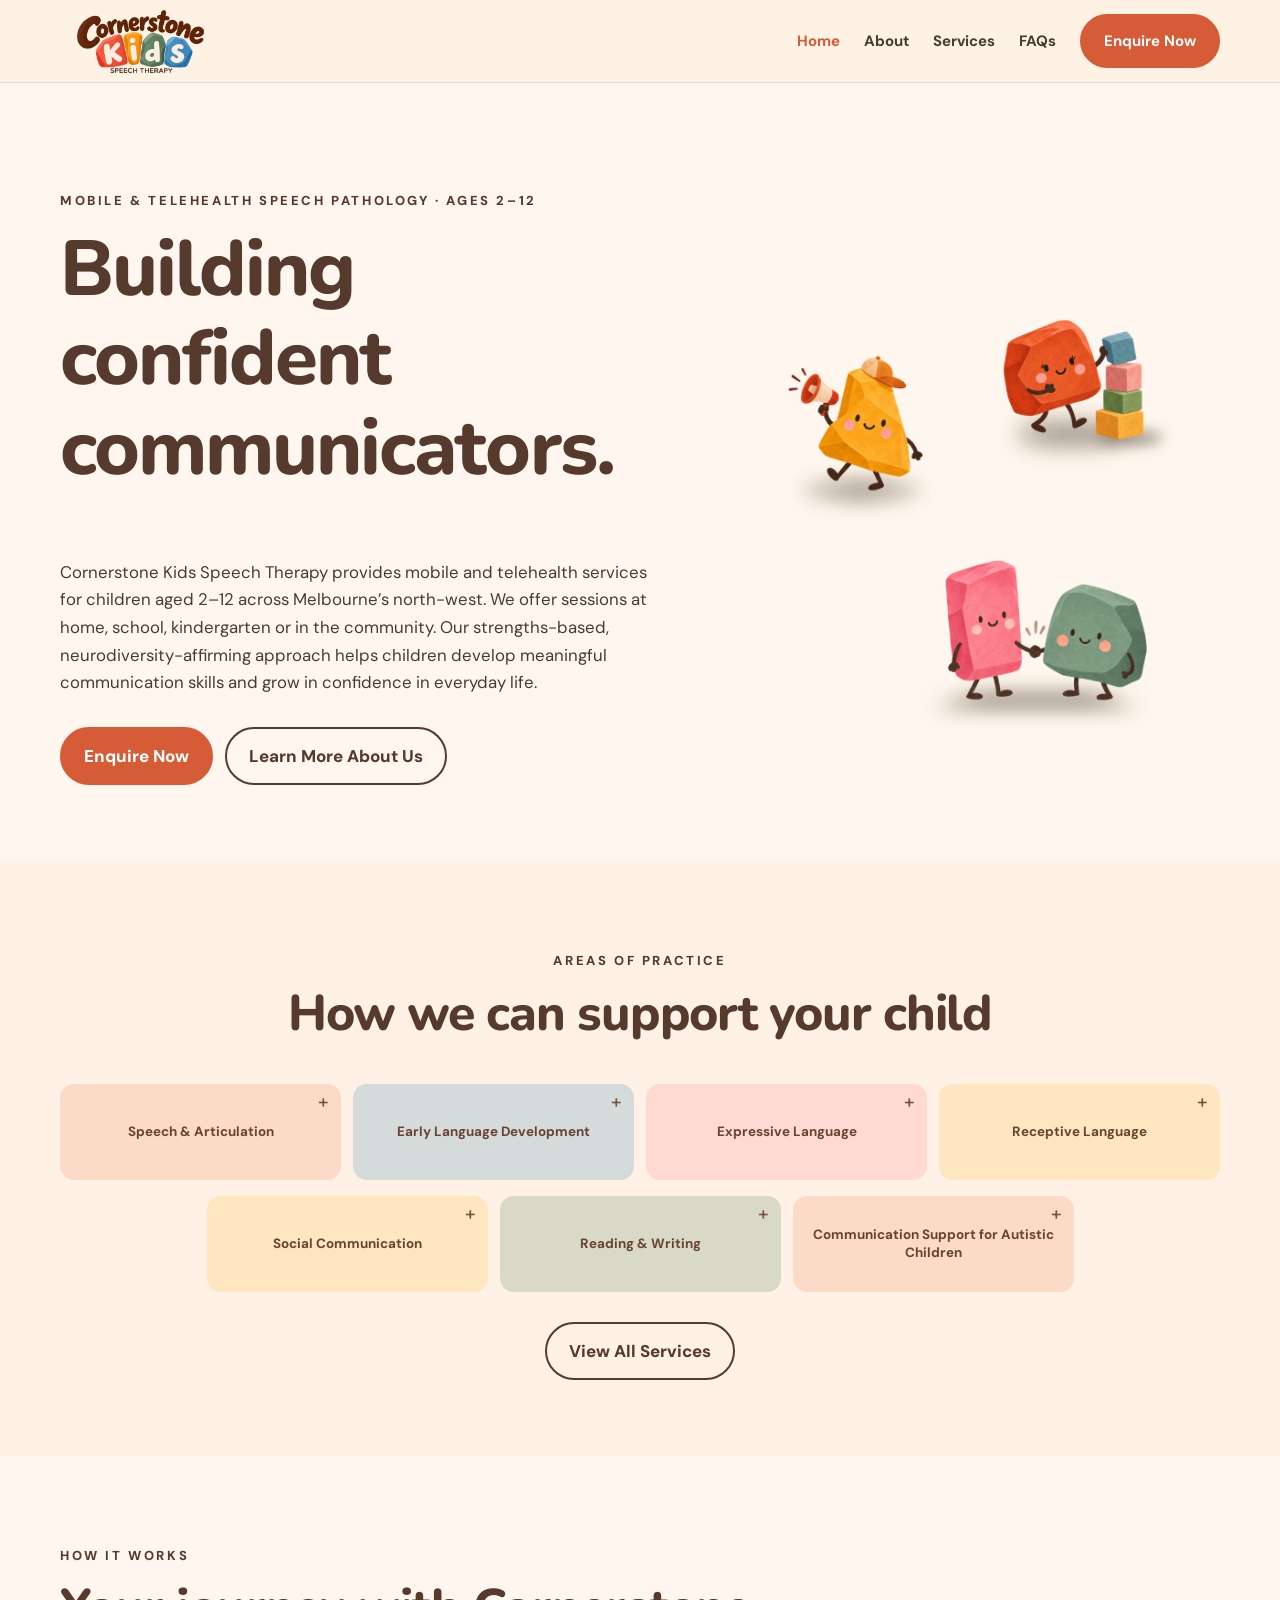
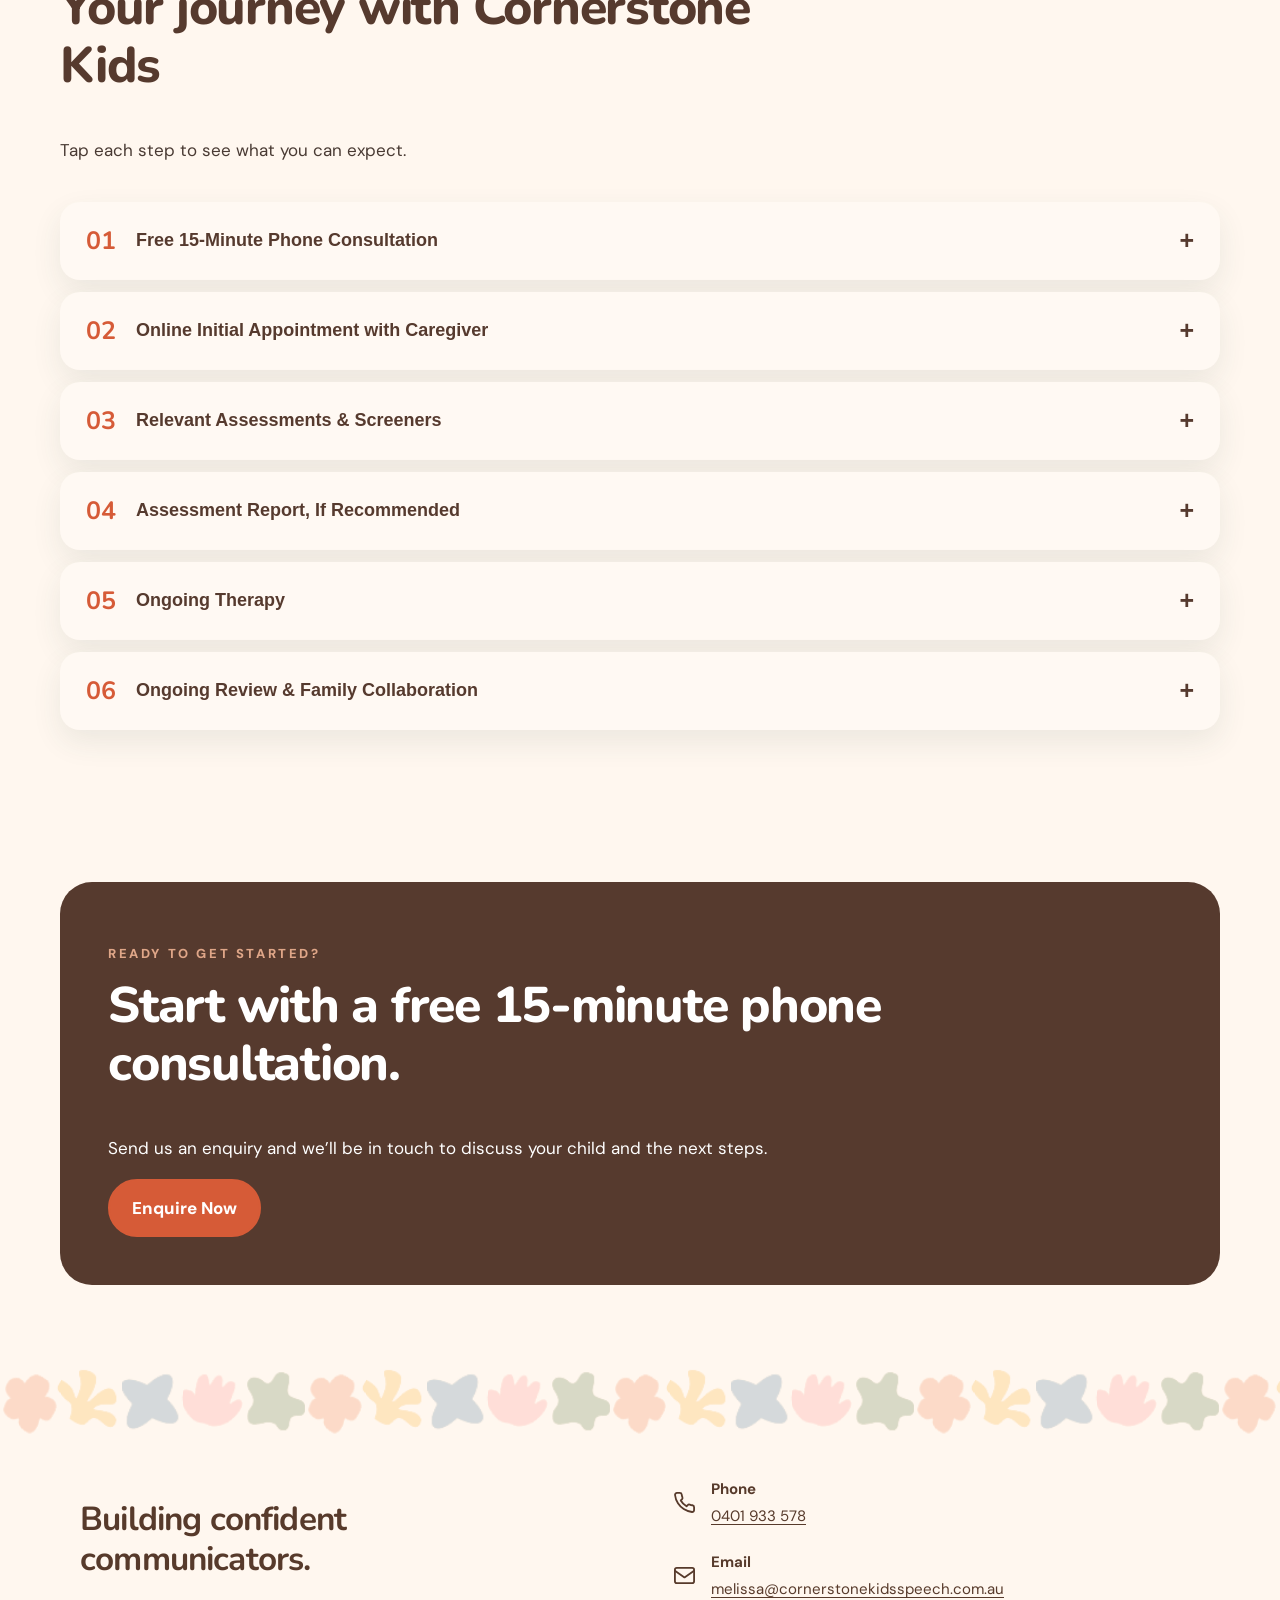
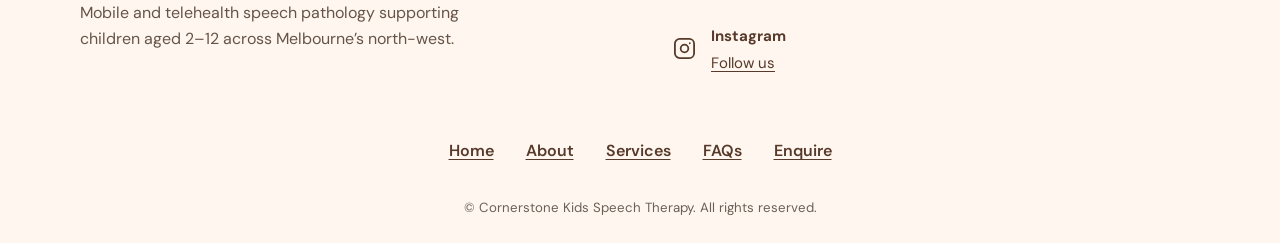
==== index.html @ f89fdecf "Add files via upload" ====
<!DOCTYPE html>

<html lang="en-AU"><head><meta charset="utf-8"/><meta content="width=device-width,initial-scale=1" name="viewport"/><title>Home | Cornerstone Kids Speech Therapy</title><meta content="Mobile and telehealth speech therapy for children aged 2–12 across Melbourne’s north-west." name="description"/><link href="assets/styles.css" rel="stylesheet"/><style>
/* Home-page-only refinements */
.cornerstones-hero-art{width:100%;display:flex;align-items:center;justify-content:center}
.cornerstones-hero-art img{display:block;width:100%;height:auto;object-fit:contain;mix-blend-mode:normal}
.home-practice-wrap>.intro{text-align:center;margin-left:auto;margin-right:auto}
.home-practice-wrap .practice-grid{display:flex;flex-wrap:wrap;justify-content:center;gap:14px}
.home-practice-wrap .practice-grid .practice{box-sizing:border-box;flex:0 1 calc((100% - 42px)/4);min-width:0;min-height:62px;padding:12px 16px;display:flex;flex-direction:row;align-items:center;justify-content:flex-start;gap:12px;border:0;border-radius:18px;text-align:left;cursor:pointer;font:inherit;font-weight:700;color:inherit;line-height:1.35;transition:transform .15s ease,box-shadow .15s ease}
.home-practice-wrap .practice:hover{transform:translateY(-3px);box-shadow:0 8px 22px rgba(70,45,34,.12)}
.home-practice-wrap .practice:focus-visible{outline:3px solid #503b31;outline-offset:4px}
.home-practice-wrap .practice .dot{display:block;flex:0 0 12px;margin:0;width:12px;height:12px;border-radius:50%}
.home-practice-wrap .practice:nth-child(1) .dot{background:#CE7052}
.home-practice-wrap .practice:nth-child(2) .dot{background:#A9BDA7}
.home-practice-wrap .practice:nth-child(3) .dot{background:#F1B439}
.home-practice-wrap .practice:nth-child(4) .dot{background:#8DBBD9}
.home-practice-wrap .practice:nth-child(5) .dot{background:#F3BDB7}
.home-practice-wrap .practice:nth-child(6) .dot{background:#CE7052}
.home-practice-wrap .practice:nth-child(7) .dot{background:#A9BDA7}
.home-practice-wrap .practice-actions{justify-content:center}
.service-dialog{border:0;border-radius:24px;padding:38px 36px 32px;width:min(620px,calc(100% - 32px));max-height:min(80vh,750px);overflow-y:auto;background:#FFF9F3;color:#503B31;box-shadow:0 20px 80px rgba(50,35,25,.25)}
.service-dialog::backdrop{background:rgba(37,29,24,.55)}
.service-dialog h2{font-size:clamp(24px,4vw,34px);padding-right:32px;color:#503B31;margin-bottom:20px}
.service-dialog-body{font-size:17px;line-height:1.75;white-space:normal}
.service-dialog-close{position:absolute;right:18px;top:14px;border:0;background:transparent;color:#503B31;font-size:34px;line-height:1;cursor:pointer;padding:4px 10px}
.service-dialog-close:focus-visible{outline:2px solid #503B31}
@media(max-width:850px){.cornerstones-hero-art{order:0}.home-practice-wrap .practice-grid .practice{flex-basis:calc((100% - 20px)/2)}}
@media(max-width:520px){.home-practice-wrap .practice-grid .practice{flex-basis:100%}.service-dialog{padding:34px 22px 24px}.service-dialog-body{font-size:16px}}

/* Final card sizing: six single-line labels; long seventh label wraps. */
@media (min-width: 851px) {
  .home-practice-wrap .practice-grid .practice {min-width:0!important;overflow:visible!important;}
  .home-practice-wrap .practice-grid .practice > span:not(.dot) {display:block;min-width:0;white-space:nowrap!important;font-size:clamp(11px,1.05vw,15px)!important;letter-spacing:-.15px;}
  .home-practice-wrap .practice-grid .practice:nth-child(7) > span:not(.dot) {white-space:normal!important;line-height:1.3;}
}
@media (min-width: 851px) and (max-width:1199px) {
  .home-practice-wrap .practice-grid .practice {gap:7px!important;padding-left:9px!important;padding-right:9px!important;}
  .home-practice-wrap .practice-grid .practice > span:not(.dot) {font-size:clamp(10px,1.02vw,12.5px)!important;}
  .home-practice-wrap .practice-grid .practice .dot {flex-basis:10px!important;width:10px!important;height:10px!important;}
}
</style><style>
/* Cornerstone Kids footer: scoped to footer only */
footer.ck-footer{background:#FFF7EF!important;color:#573A2B!important;padding:116px 22px 25px!important;position:relative}
footer.ck-footer::before{content:none!important}
.ck-footer-shapes{position:absolute;top:0;left:0;width:100%;height:76px;display:flex;align-items:center;justify-content:center;overflow:hidden;pointer-events:none}
.ck-footer-shapes img{display:block;flex:1 1 0;width:0;min-width:0;height:76px;max-width:none}
@media(max-width:280px){.ck-footer-shapes img{flex:0 1 auto;width:100%;height:auto}}

.ck-footer *{box-sizing:border-box}
.ck-footer .ck-footer-inner{max-width:1120px;margin:0 auto}
.ck-footer .ck-footer-top{display:grid;grid-template-columns:1fr 1fr;gap:64px;align-items:center}
.ck-footer .ck-footer-intro{max-width:430px}
.ck-footer .ck-footer-tagline{color:#573A2B;font-size:clamp(1.55rem,2.6vw,2.15rem);font-weight:700;line-height:1.22;margin:0 0 20px;text-align:left}
.ck-footer .ck-footer-description{color:#665448;font-size:1rem;line-height:1.65;margin:0;text-align:left}
.ck-footer .ck-footer-contacts{display:flex;flex-direction:column;gap:23px;min-width:0}
.ck-footer .ck-footer-contact{display:flex;align-items:center;gap:14px;min-width:0}
.ck-footer .ck-footer-icon{display:flex;align-items:center;justify-content:center;flex:0 0 25px;color:#573A2B}
.ck-footer .ck-footer-icon svg{width:23px;height:23px;fill:none;stroke:currentColor;stroke-width:1.9;stroke-linecap:round;stroke-linejoin:round}
.ck-footer .ck-footer-contact-text{display:flex;flex-direction:column;gap:3px;min-width:0}
.ck-footer .ck-footer-label{font-weight:700;color:#573A2B;font-size:.94rem}
.ck-footer a{color:#573A2B!important;text-decoration:underline;text-underline-offset:3px;overflow-wrap:anywhere}
.ck-footer .ck-footer-contact a{font-size:.94rem;line-height:1.5}
.ck-footer .ck-footer-links{display:flex;justify-content:center;align-items:center;flex-wrap:wrap;gap:14px 32px;margin:0;padding:0;border:0!important}
.ck-footer .ck-footer-links a{font-size:1rem;font-weight:600;text-decoration:underline!important}
.ck-footer .ck-footer-nav-area{padding-top:64px;padding-bottom:32px}
.ck-footer .ck-footer-copyright{font-size:.83rem;color:#6A6058;text-align:center;margin:0}
@media(max-width:700px){footer.ck-footer{padding:106px 20px 24px!important}.ck-footer .ck-footer-top{grid-template-columns:1fr;gap:32px}.ck-footer .ck-footer-intro{max-width:none}.ck-footer .ck-footer-nav-area{padding-top:48px;padding-bottom:26px}.ck-footer .ck-footer-links{gap:14px 22px}.ck-footer .ck-footer-contact a{font-size:.88rem}}
</style><style>
/* Homepage practice cards: approved compact 4 + 3 layout */
@media (min-width: 1100px) {
 .home-practice-wrap .practice-grid {gap:16px 12px!important;}
 .home-practice-wrap .practice-grid .practice {flex:0 0 calc((100% - 36px)/4)!important;min-height:74px!important;padding:15px 12px!important;gap:10px!important;font-size:clamp(12px,1.05vw,15px)!important;line-height:1.3!important;white-space:nowrap!important;}
 .home-practice-wrap .practice-grid .practice:nth-child(7) {white-space:normal!important;}
 .home-practice-wrap .practice-grid .practice .dot {flex:0 0 12px!important;width:12px!important;height:12px!important;}
}
@media (min-width: 851px) and (max-width:1099px) {
 .home-practice-wrap .practice-grid .practice {font-size:13px!important;padding:12px 10px!important;gap:8px!important;}
 .home-practice-wrap .practice-grid .practice:nth-child(7) {white-space:normal!important;}
}
</style><style>
/* Home page requested refinements */
.hero h1 span{color:inherit!important}
.hero p.lead{font-size:1.05rem!important;line-height:1.65}
main#main > section.section:last-child{background:#FFF7EF!important}
main#main > section.hero:first-child{background:#FFF7EF!important}
main#main > section.section:nth-of-type(2){background:#FFF1E6!important}
main#main > section.terra-soft{background:#FFF7EF!important}
</style><style>
/* Approved Areas of Practice cards only: centred 4+3, pastel palette and overlay plus icons. */
.home-practice-wrap .practice-grid{justify-content:center!important;gap:16px 12px!important}
.home-practice-wrap .practice-grid .practice{
 position:relative!important;box-sizing:border-box!important;
 flex:0 0 calc((100% - 36px)/4)!important;
 min-height:96px!important;padding:14px 16px!important;
 display:flex!important;align-items:center!important;justify-content:center!important;
 text-align:center!important;gap:0!important;border-radius:14px!important;
 color:#694332!important;white-space:normal!important;
}
.home-practice-wrap .practice-grid .practice .dot{display:none!important}
.home-practice-wrap .practice-grid .practice > span:not(.dot){
 display:block!important;width:100%!important;min-width:0!important;
 margin:0!important;text-align:center!important;white-space:normal!important;
 line-height:1.3!important;letter-spacing:normal!important;
 font-size:clamp(11px,1.05vw,15px)!important;
}
.home-practice-wrap .practice-grid .practice::after{
 content:"+";position:absolute;right:12px;top:8px;
 color:#79533F;font-size:19px;font-weight:500;line-height:1;
 pointer-events:none;
}
.home-practice-wrap .practice-grid .practice:nth-child(1),
.home-practice-wrap .practice-grid .practice:nth-child(7){background:#FCDAC8!important}
.home-practice-wrap .practice-grid .practice:nth-child(2){background:#D5DADB!important}
.home-practice-wrap .practice-grid .practice:nth-child(3){background:#FFD9D2!important}
.home-practice-wrap .practice-grid .practice:nth-child(4),
.home-practice-wrap .practice-grid .practice:nth-child(5){background:#FEE6C0!important}
.home-practice-wrap .practice-grid .practice:nth-child(6){background:#D8D9C6!important}
@media(max-width:850px){
 .home-practice-wrap .practice-grid .practice{flex:0 0 calc((100% - 12px)/2)!important}
 .home-practice-wrap .practice-grid .practice > span:not(.dot){font-size:13px!important}
}
@media(max-width:520px){
 .home-practice-wrap .practice-grid .practice{flex:0 0 100%!important}
}
</style></head><body><a class="skip" href="#main">Skip to content</a><header class="site-header"><div class="wrap nav"><a class="brand" href="index.html"><img alt="Cornerstone Kids Speech Therapy" class="brand-logo" src="assets/cornerstone-kids-logo.png"/></a><button aria-expanded="false" aria-label="Open navigation" class="menu">☰</button><nav aria-label="Main navigation" class="nav-links"><a aria-current="page" href="index.html">Home</a><a href="about/index.html">About</a><a href="services/index.html">Services</a><a href="faqs/index.html">FAQs</a><a class="btn" href="contact/index.html">Enquire Now</a></nav></div></header><main id="main"><section class="hero"><div class="wrap hero-grid"><div><p class="eyebrow">Mobile &amp; telehealth speech pathology · Ages 2–12</p><h1>Building confident <span>communicators.</span></h1><p class="lead">Cornerstone Kids Speech Therapy provides mobile and telehealth services for children aged 2–12 across Melbourne’s north-west. We offer sessions at home, school, kindergarten or in the community. Our strengths-based, neurodiversity-affirming approach helps children develop meaningful communication skills and grow in confidence in everyday life.</p><div class="actions"><a class="btn" href="contact/index.html">Enquire Now</a><a class="btn alt" href="about/index.html">Learn More About Us</a></div></div><div class="cornerstones-hero-art"><img alt="Colourful Cornerstones characters playing, building and connecting" src="[data-uri]"/></div></div></section>
<section class="section"><div class="wrap home-practice-wrap"><div class="intro"><p class="eyebrow">Areas of practice</p><h2>How we can support your child</h2></div><div class="practice-grid"><button aria-haspopup="dialog" aria-label="Learn more about Speech &amp; Articulation" class="practice service-popup-trigger" data-service="0" type="button"><span aria-hidden="true" class="dot"></span><span>Speech &amp; Articulation</span></button><button aria-haspopup="dialog" aria-label="Learn more about Early Language Development" class="practice service-popup-trigger" data-service="1" type="button"><span aria-hidden="true" class="dot"></span><span>Early Language Development</span></button><button aria-haspopup="dialog" aria-label="Learn more about Expressive Language" class="practice service-popup-trigger" data-service="2" type="button"><span aria-hidden="true" class="dot"></span><span>Expressive Language</span></button><button aria-haspopup="dialog" aria-label="Learn more about Receptive Language" class="practice service-popup-trigger" data-service="3" type="button"><span aria-hidden="true" class="dot"></span><span>Receptive Language</span></button><button aria-haspopup="dialog" aria-label="Learn more about Social Communication" class="practice service-popup-trigger" data-service="4" type="button"><span aria-hidden="true" class="dot"></span><span>Social Communication</span></button><button aria-haspopup="dialog" aria-label="Learn more about Reading &amp; Writing" class="practice service-popup-trigger" data-service="5" type="button"><span aria-hidden="true" class="dot"></span><span>Reading &amp; Writing</span></button><button aria-haspopup="dialog" aria-label="Learn more about Communication Support for Autistic Children" class="practice service-popup-trigger" data-service="6" type="button"><span aria-hidden="true" class="dot"></span><span>Communication Support for Autistic Children</span></button></div><div class="actions practice-actions"><a class="btn alt" href="services/index.html">View All Services</a></div><dialog aria-labelledby="service-dialog-title" class="service-dialog"><button aria-label="Close explanation" class="service-dialog-close" type="button">×</button><h2 id="service-dialog-title"></h2><div class="service-dialog-body"></div></dialog></div></section>
<section class="section terra-soft"><div class="wrap"><div class="intro"><p class="eyebrow">How it works</p><h2>Your journey with Cornerstone Kids</h2><p>Tap each step to see what you can expect.</p></div><div class="process">
<div class="step"><button aria-expanded="false"><span>01</span> Free 15-Minute Phone Consultation <span class="toggle">+</span></button><p>A brief conversation to learn about your child, hear your concerns and discuss the most appropriate next steps.</p></div>
<div class="step"><button aria-expanded="false"><span>02</span> Online Initial Appointment with Caregiver <span class="toggle">+</span></button><p>A telehealth appointment to explore your child’s history, strengths, development, communication and your family’s priorities in more detail.</p></div>
<div class="step"><button aria-expanded="false"><span>03</span> Relevant Assessments &amp; Screeners <span class="toggle">+</span></button><p>Where appropriate, observations, informal assessments or screeners are completed with your child to better understand their communication profile and guide support.</p></div>
<div class="step"><button aria-expanded="false"><span>04</span> Assessment Report, If Recommended <span class="toggle">+</span></button><p>When recommended or requested, a tailored report can outline assessment findings, your child’s communication profile and relevant recommendations.</p></div>
<div class="step"><button aria-expanded="false"><span>05</span> Ongoing Therapy <span class="toggle">+</span></button><p>Individualised therapy is shaped around your child’s strengths, interests, communication needs and family priorities.</p></div>
<div class="step"><button aria-expanded="false"><span>06</span> Ongoing Review &amp; Family Collaboration <span class="toggle">+</span></button><p>Progress is reviewed over time, with ongoing collaboration between your family and, where appropriate, educators and other professionals.</p></div></div></div></section>
<section class="section"><div class="wrap"><div class="cta"><p class="eyebrow" style="color:#DFA688">Ready to get started?</p><h2>Start with a free 15-minute phone consultation.</h2><p>Send us an enquiry and we’ll be in touch to discuss your child and the next steps.</p><a class="btn" href="contact/index.html">Enquire Now</a></div></div></section></main><footer class="ck-footer"><div class="ck-footer-shapes" aria-hidden="true"></div><div class="ck-footer-inner"><div class="ck-footer-top"><div class="ck-footer-intro"><h2 class="ck-footer-tagline">Building confident communicators.</h2><p class="ck-footer-description">Mobile and telehealth speech pathology supporting children aged 2–12 across Melbourne’s north-west.</p></div><div class="ck-footer-contacts"><div class="ck-footer-contact"><span class="ck-footer-icon"><svg viewBox="0 0 24 24" aria-hidden="true"><path d="M22 16.92v3a2 2 0 0 1-2.18 2 19.79 19.79 0 0 1-8.63-3.07 19.5 19.5 0 0 1-6-6A19.79 19.79 0 0 1 2.12 4.18 2 2 0 0 1 4.11 2h3a2 2 0 0 1 2 1.72c.13.96.37 1.9.7 2.8a2 2 0 0 1-.45 2.11L8.09 9.91a16 16 0 0 0 6 6l1.27-1.27a2 2 0 0 1 2.11-.45c.9.33 1.84.57 2.8.7A2 2 0 0 1 22 16.92z"/></svg></span><div class="ck-footer-contact-text"><span class="ck-footer-label">Phone</span><a href="tel:+61401933578">0401 933 578</a></div></div><div class="ck-footer-contact"><span class="ck-footer-icon"><svg viewBox="0 0 24 24" aria-hidden="true"><rect x="2" y="4" width="20" height="16" rx="2"/><path d="m22 7-10 7L2 7"/></svg></span><div class="ck-footer-contact-text"><span class="ck-footer-label">Email</span><a href="mailto:melissa@cornerstonekidsspeech.com.au">melissa@cornerstonekidsspeech.com.au</a></div></div><div class="ck-footer-contact"><span class="ck-footer-icon"><svg viewBox="0 0 24 24" aria-hidden="true"><rect x="2" y="2" width="20" height="20" rx="5"/><circle cx="12" cy="12" r="4"/><path d="M17.5 6.5h.01"/></svg></span><div class="ck-footer-contact-text"><span class="ck-footer-label">Instagram</span><a href="https://www.instagram.com/cornerstonekids.speechtherapy/" target="_blank" rel="noopener noreferrer">Follow us</a></div></div></div></div><div class="ck-footer-nav-area"><nav aria-label="Footer navigation" class="ck-footer-links"><a href="index.html">Home</a><a href="about/index.html">About</a><a href="services/index.html">Services</a><a href="faqs/index.html">FAQs</a><a href="contact/index.html">Enquire</a></nav></div><p class="ck-footer-copyright">© Cornerstone Kids Speech Therapy. All rights reserved.</p></div></footer><script src="assets/script.js"></script><script>
(function(){const entries=[["Speech & Articulation", "Speech sound disorders occur when children have difficulty producing certain speech sounds clearly and correctly. These difficulties may be related to articulation or phonological errors. <strong>Articulation errors</strong> involve difficulty physically producing specific sounds, such as a lisp when saying the /s/ sound or trouble saying /g/. <strong>Phonological errors</strong> involve patterns of sound errors that are typically expected to disappear as children get older, such as saying ‘tat’ instead of ‘cat’ or ‘wocket’ instead of ‘rocket’. Speech therapy focuses on helping children produce sounds accurately, reduce speech sound errors and improve how clearly, they are understood by others."], ["Early Language Development", "Early language delays occur when children are slower to develop communication skills expected for their age. This may include limited babbling, reduced use of gestures, delayed first words, a smaller vocabulary, or difficulty combining words into phrases and sentences. Speech therapy focuses on developing foundational communication skills, including joint attention, imitation, vocabulary development and early word combinations, while coaching parents to support language development during everyday routines."], ["Expressive Language", "Expressive language difficulties affect a child's ability to use words and sentences to communicate thoughts, ideas and information. Children may have difficulty retrieving words, using appropriate grammar, constructing sentences, describing events or organising information into a coherent story. Speech therapy targets vocabulary, sentence structure, grammatical development and narrative skills to support effective spoken language."], ["Receptive Language", "Receptive language difficulties affect a child's ability to understand spoken language. Children may have difficulty understanding vocabulary, following single or multi-step instructions, interpreting questions or comprehending complex sentences and concepts such as ‘before’, ‘after’, ‘unless’ and ‘between’. Speech therapy targets vocabulary knowledge, understanding of sentence structures, concepts and verbal instructions to improve language comprehension across everyday and learning environments."], ["Social Communication", "Social communication, also known as pragmatics, refers to how language is used and interpreted during interactions with others. Children may have trouble initiating or maintaining conversations, staying on topic, interpreting non-literal language such as jokes and sarcasm, repairing communication breakdowns or understanding another person's perspective. Speech therapy supports the development of conversational skills, building friendships, social understanding and communication strategies while recognising individual differences in communication styles."], ["Reading & Writing", "Literacy difficulties may involve challenges with phonological awareness, decoding, reading fluency, spelling, reading comprehension or written expression. Children may have difficulty identifying and manipulating sounds in words, connecting letters to sounds, blending sounds to read unfamiliar words or organising ideas into written sentences and paragraphs. Speech therapy uses evidence-based approaches to target the underlying speech and language skills involved in reading, spelling and writing."], ["Communication support for autistic children", "Autistic children may have differences in how they understand, develop and use language, including spoken language, social communication and non-speaking forms of communication. Some children may use echolalia (repeating words or phrases), scripts, gestures or Augmentative and Alternative Communication (AAC) to communicate. Speech therapy provides individualised, neurodiversity-affirming support targeting functional communication, language comprehension, self-advocacy and the ability to express needs, preferences and ideas using the child's preferred communication methods."]];const dialog=document.querySelector('.service-dialog');if(!dialog)return;const heading=dialog.querySelector('#service-dialog-title');const body=dialog.querySelector('.service-dialog-body');let lastTrigger=null;document.querySelectorAll('.service-popup-trigger').forEach(button=>{button.addEventListener('click',()=>{const entry=entries[Number(button.dataset.service)];if(!entry)return;lastTrigger=button;heading.textContent=entry[0];body.innerHTML=entry[1];dialog.showModal();});});dialog.querySelector('.service-dialog-close').addEventListener('click',()=>dialog.close());dialog.addEventListener('click',event=>{if(event.target===dialog)dialog.close();});dialog.addEventListener('close',()=>{if(lastTrigger)lastTrigger.focus();});})();
</script><script>
(function(){
  const strip=document.querySelector('.ck-footer-shapes');
  if(!strip)return;
  const shapes=['[data-uri]','[data-uri]','[data-uri]','[data-uri]','[data-uri]'];
  function update(){
    const width=strip.clientWidth-6;
    // Only whole shapes are inserted. Distribute any remaining space between them.
    const count=Math.max(1,Math.floor(width/58));
    const shapeWidth=Math.min(58,width/count);
    strip.style.setProperty('--shape-width',shapeWidth+'px');
    if(strip.childElementCount===count)return;
    strip.replaceChildren();
    for(let i=0;i<count;i++){
      const img=document.createElement('img');
      img.src=shapes[i%5];img.alt='';img.decoding='async';
      strip.appendChild(img);
    }
  }
  update();window.addEventListener('resize',update,{passive:true});
})();
</script></body></html>
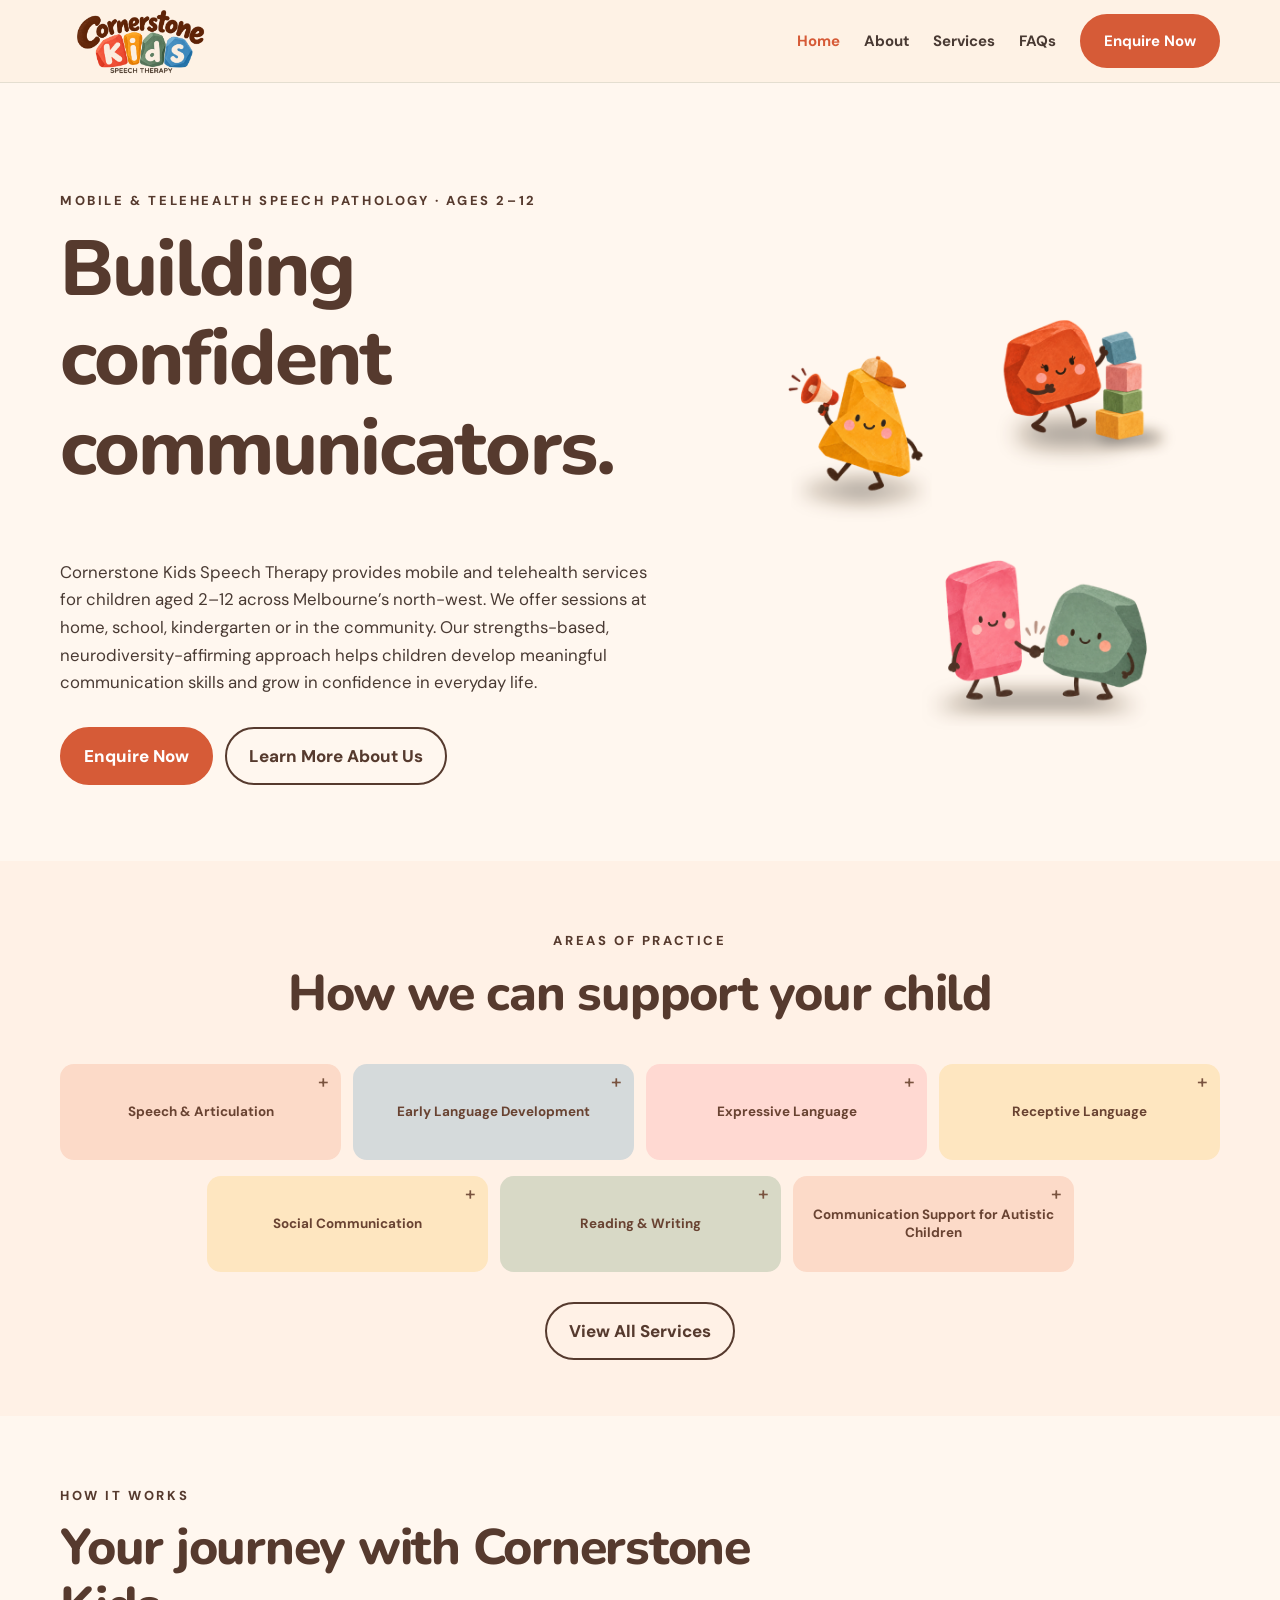
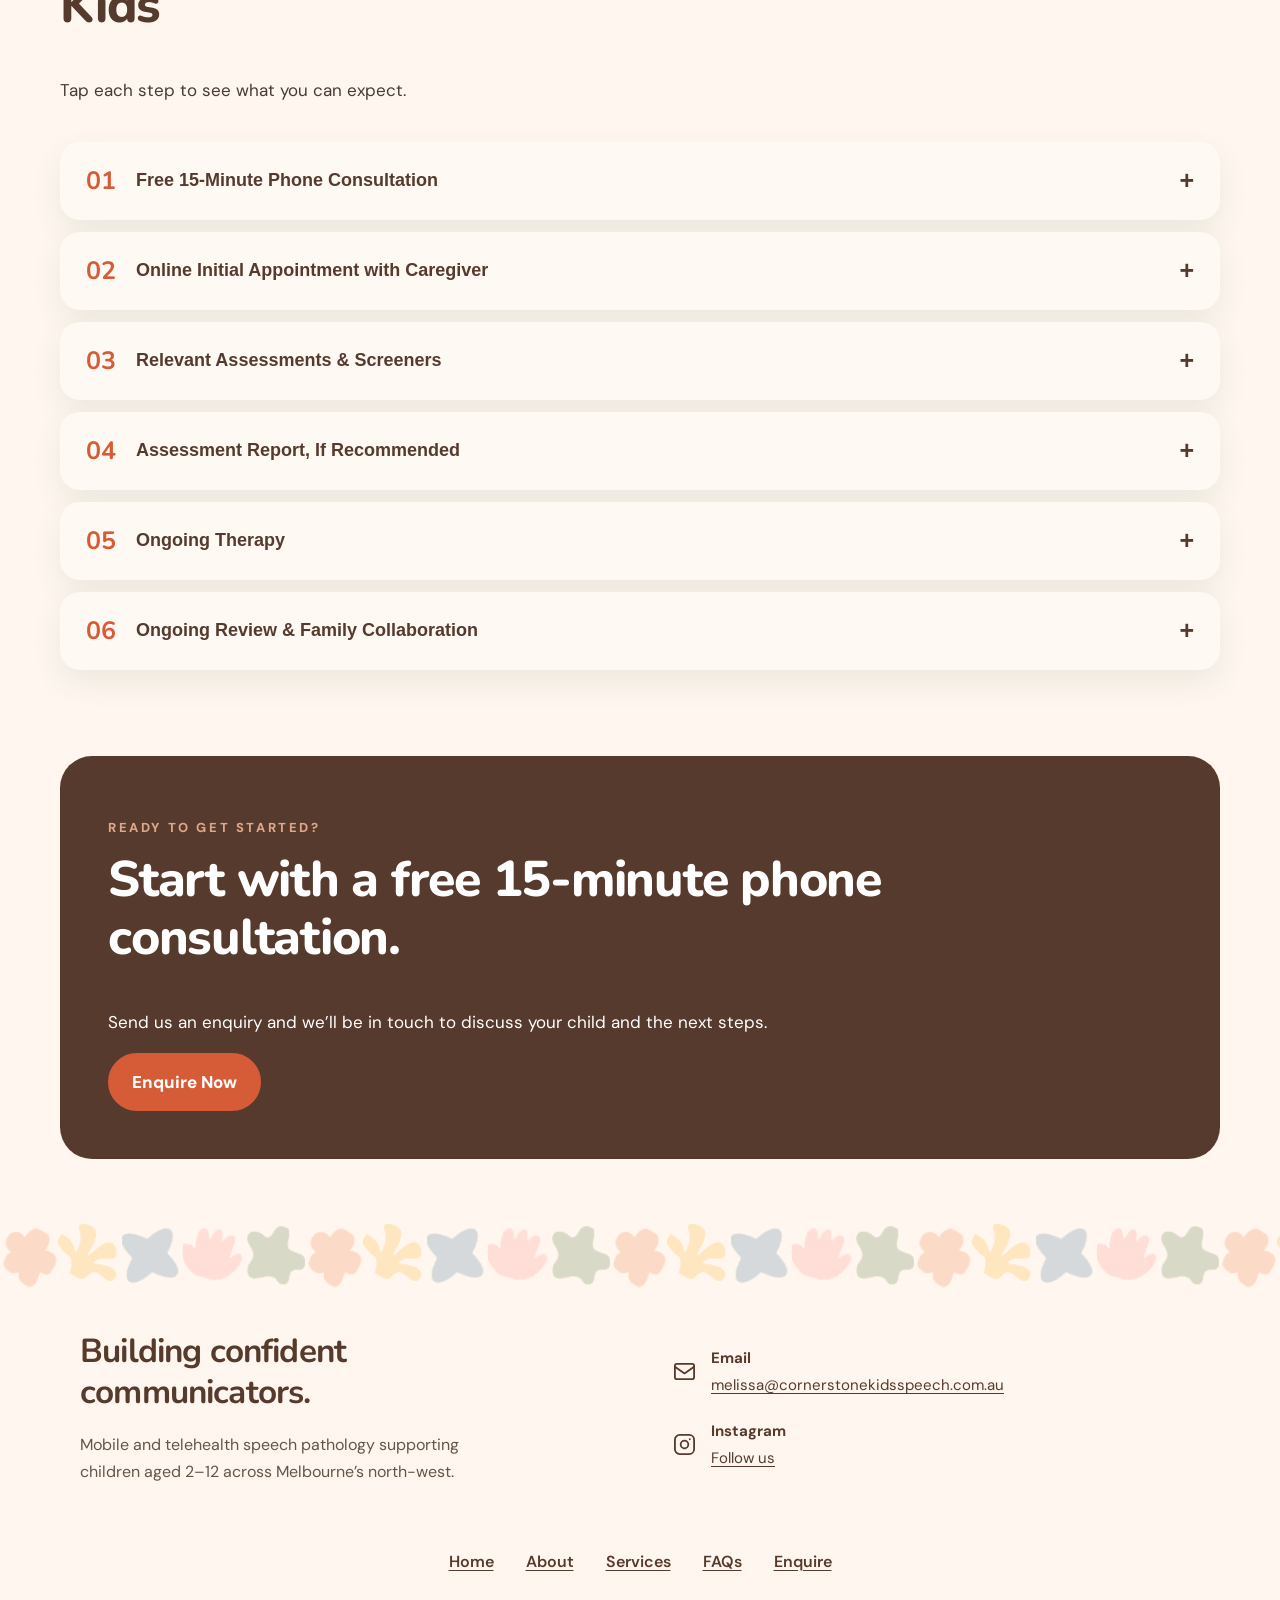
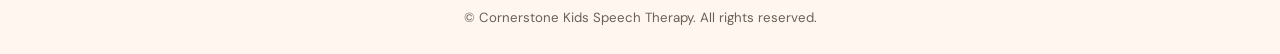
==== commit 405126a0: "Add files via upload" ====
--- a/index.html
+++ b/index.html
@@ -122,6 +122,14 @@
 @media(max-width:520px){
  .home-practice-wrap .practice-grid .practice{flex:0 0 100%!important}
 }
+</style><style>
+/* Home page only: modestly reduce vertical spacing between sections. */
+main#main > section.section {padding-top:56px!important;padding-bottom:56px!important;}
+main#main > section.section:last-child {padding-top:30px!important;padding-bottom:56px!important;}
+@media(max-width:700px){
+ main#main > section.section {padding-top:42px!important;padding-bottom:42px!important;}
+ main#main > section.section:last-child {padding-top:24px!important;padding-bottom:42px!important;}
+}
 </style></head><body><a class="skip" href="#main">Skip to content</a><header class="site-header"><div class="wrap nav"><a class="brand" href="index.html"><img alt="Cornerstone Kids Speech Therapy" class="brand-logo" src="assets/cornerstone-kids-logo.png"/></a><button aria-expanded="false" aria-label="Open navigation" class="menu">☰</button><nav aria-label="Main navigation" class="nav-links"><a aria-current="page" href="index.html">Home</a><a href="about/index.html">About</a><a href="services/index.html">Services</a><a href="faqs/index.html">FAQs</a><a class="btn" href="contact/index.html">Enquire Now</a></nav></div></header><main id="main"><section class="hero"><div class="wrap hero-grid"><div><p class="eyebrow">Mobile &amp; telehealth speech pathology · Ages 2–12</p><h1>Building confident <span>communicators.</span></h1><p class="lead">Cornerstone Kids Speech Therapy provides mobile and telehealth services for children aged 2–12 across Melbourne’s north-west. We offer sessions at home, school, kindergarten or in the community. Our strengths-based, neurodiversity-affirming approach helps children develop meaningful communication skills and grow in confidence in everyday life.</p><div class="actions"><a class="btn" href="contact/index.html">Enquire Now</a><a class="btn alt" href="about/index.html">Learn More About Us</a></div></div><div class="cornerstones-hero-art"><img alt="Colourful Cornerstones characters playing, building and connecting" src="[data-uri]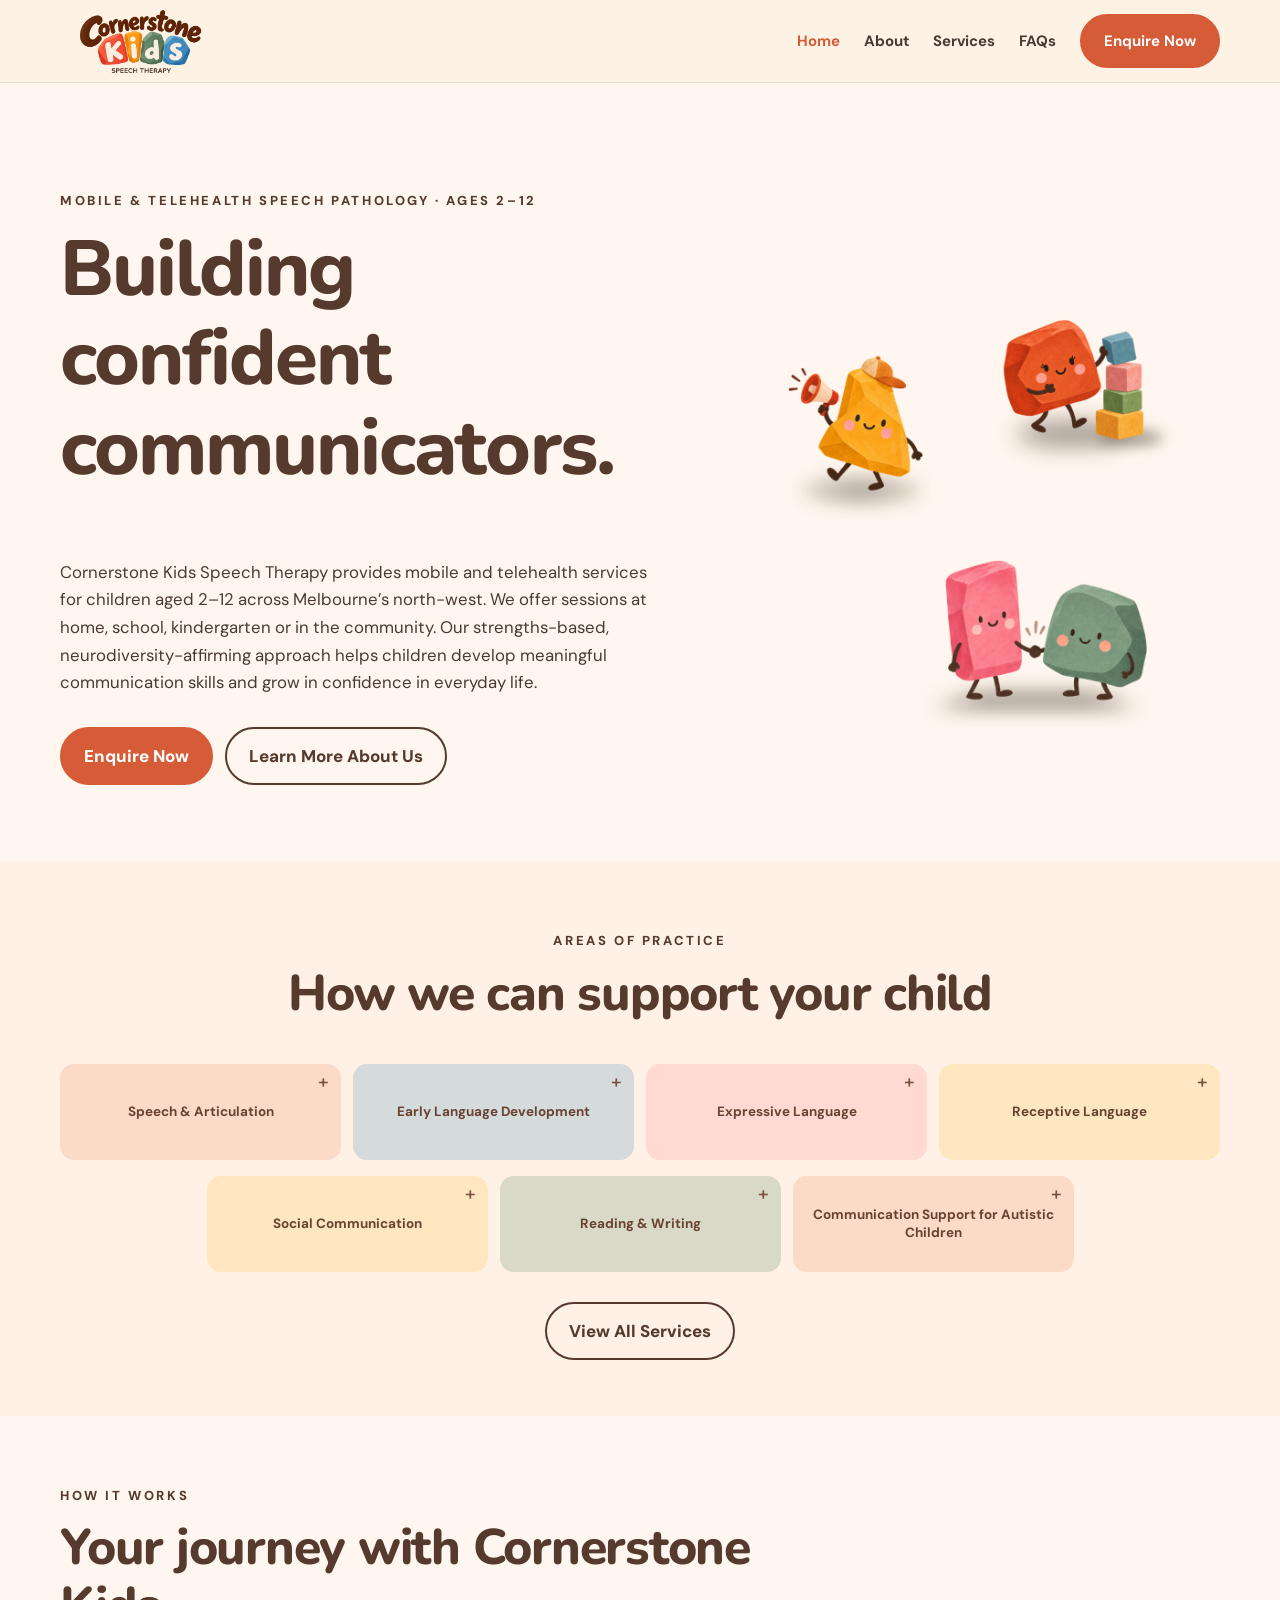
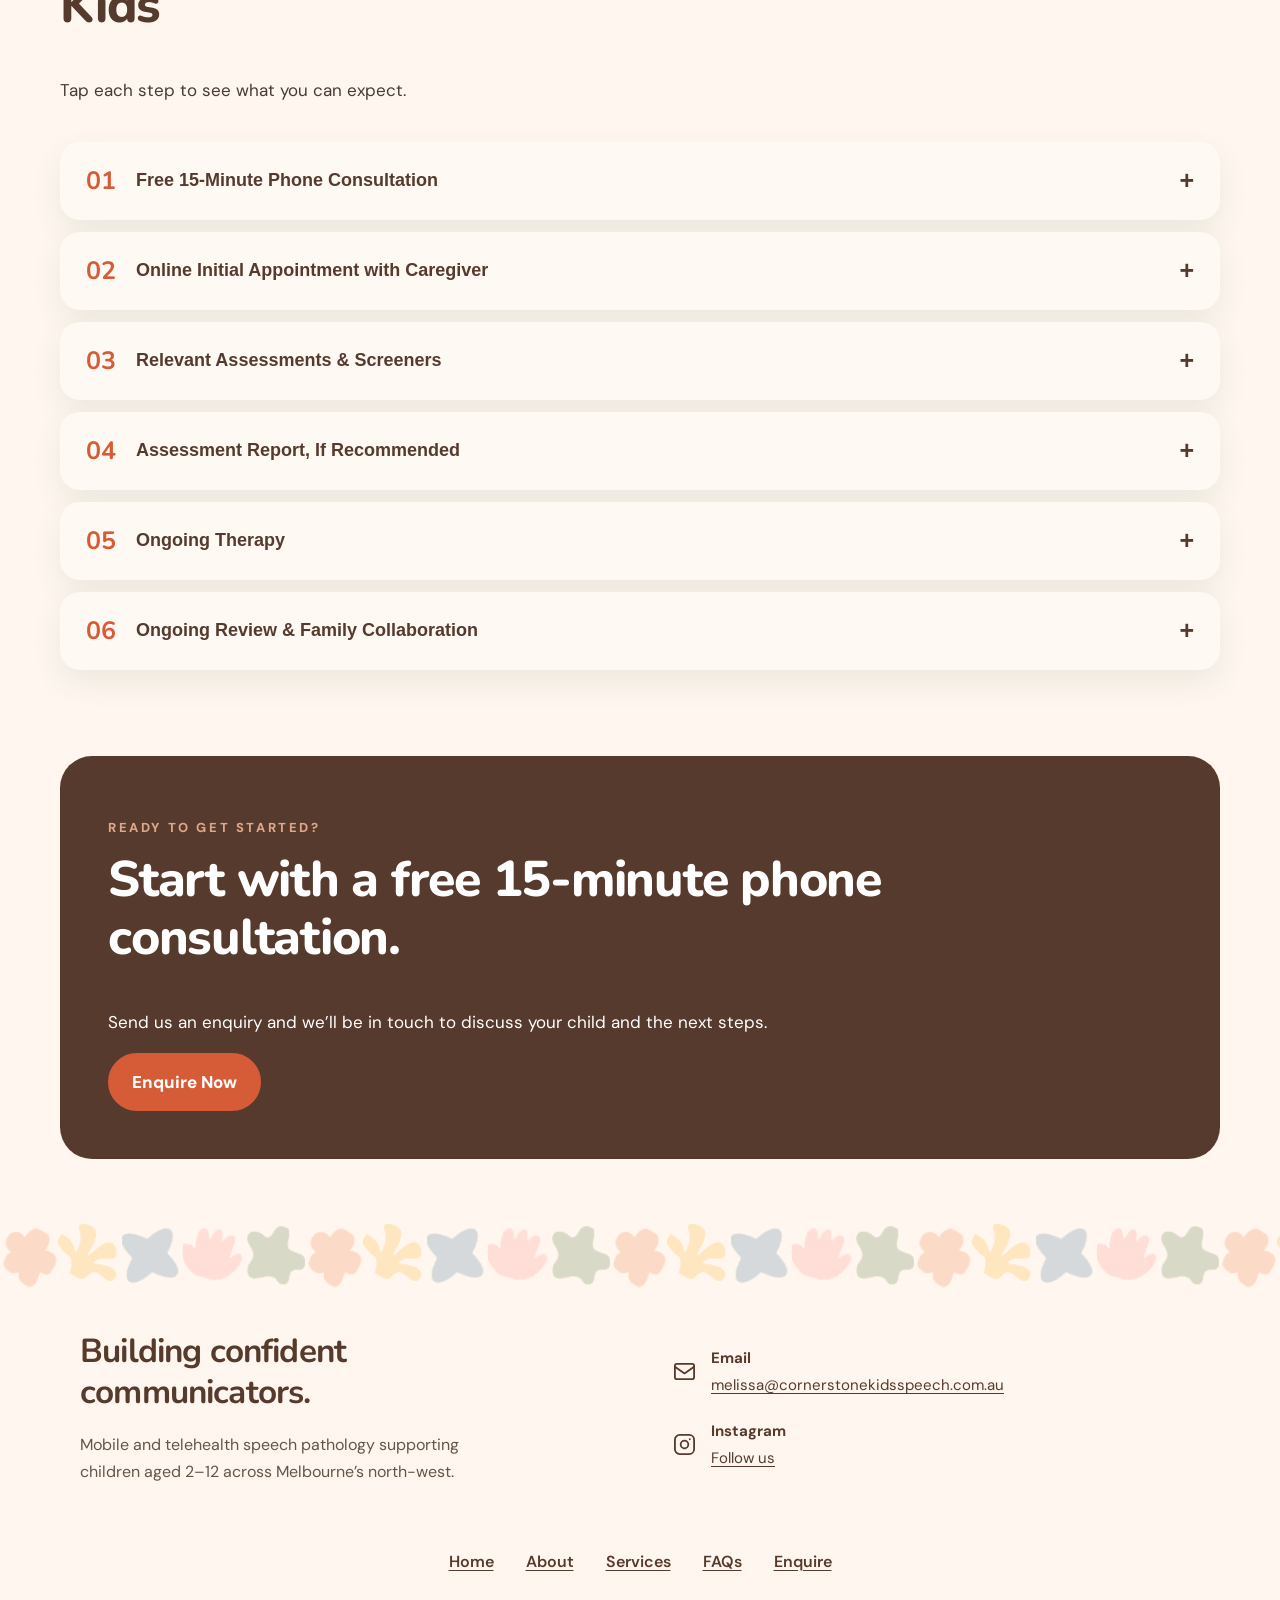
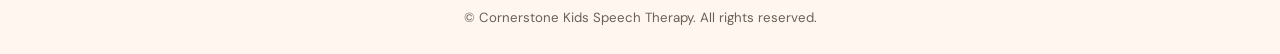
==== commit 9cdc6898: "Add files via upload" ====
--- a/index.html
+++ b/index.html
@@ -130,7 +130,7 @@
  main#main > section.section {padding-top:42px!important;padding-bottom:42px!important;}
  main#main > section.section:last-child {padding-top:24px!important;padding-bottom:42px!important;}
 }
-</style></head><body><a class="skip" href="#main">Skip to content</a><header class="site-header"><div class="wrap nav"><a class="brand" href="index.html"><img alt="Cornerstone Kids Speech Therapy" class="brand-logo" src="assets/cornerstone-kids-logo.png"/></a><button aria-expanded="false" aria-label="Open navigation" class="menu">☰</button><nav aria-label="Main navigation" class="nav-links"><a aria-current="page" href="index.html">Home</a><a href="about/index.html">About</a><a href="services/index.html">Services</a><a href="faqs/index.html">FAQs</a><a class="btn" href="contact/index.html">Enquire Now</a></nav></div></header><main id="main"><section class="hero"><div class="wrap hero-grid"><div><p class="eyebrow">Mobile &amp; telehealth speech pathology · Ages 2–12</p><h1>Building confident <span>communicators.</span></h1><p class="lead">Cornerstone Kids Speech Therapy provides mobile and telehealth services for children aged 2–12 across Melbourne’s north-west. We offer sessions at home, school, kindergarten or in the community. Our strengths-based, neurodiversity-affirming approach helps children develop meaningful communication skills and grow in confidence in everyday life.</p><div class="actions"><a class="btn" href="contact/index.html">Enquire Now</a><a class="btn alt" href="about/index.html">Learn More About Us</a></div></div><div class="cornerstones-hero-art"><img alt="Colourful Cornerstones characters playing, building and connecting" src="[data-uri]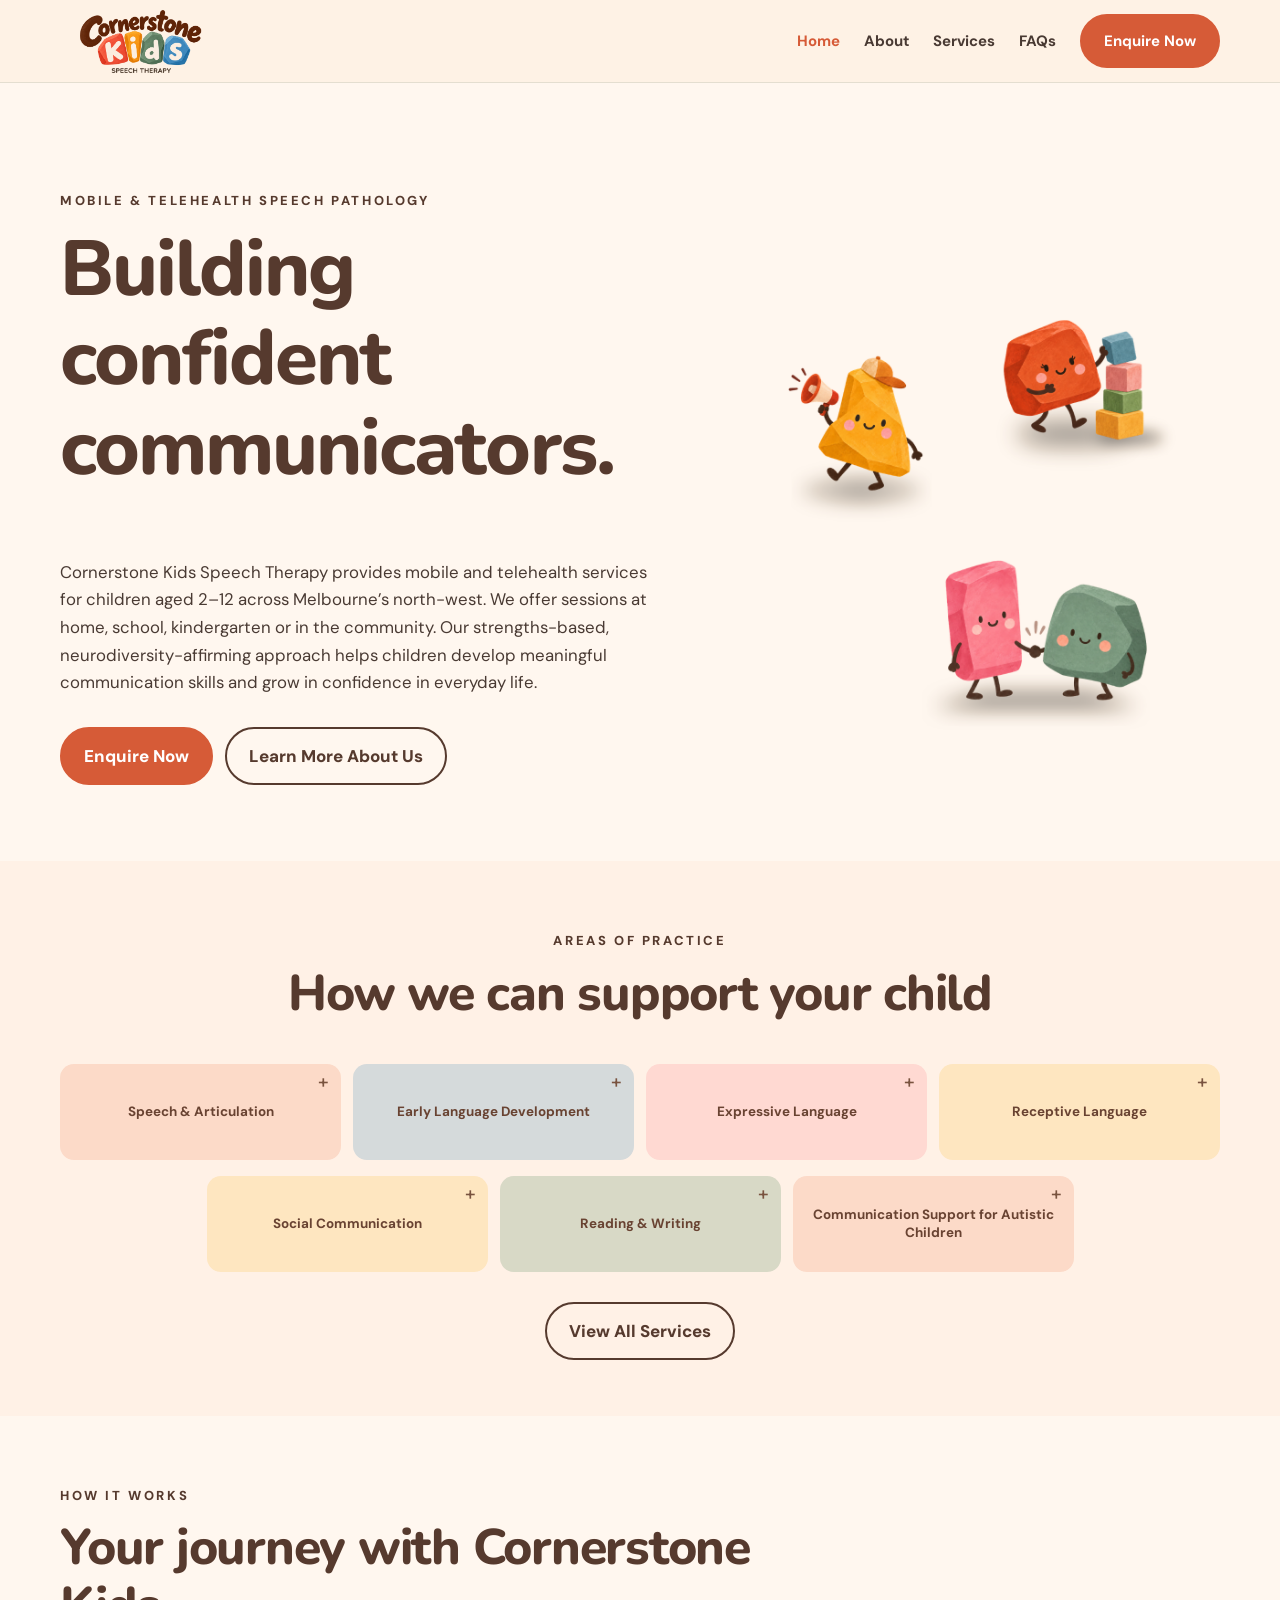
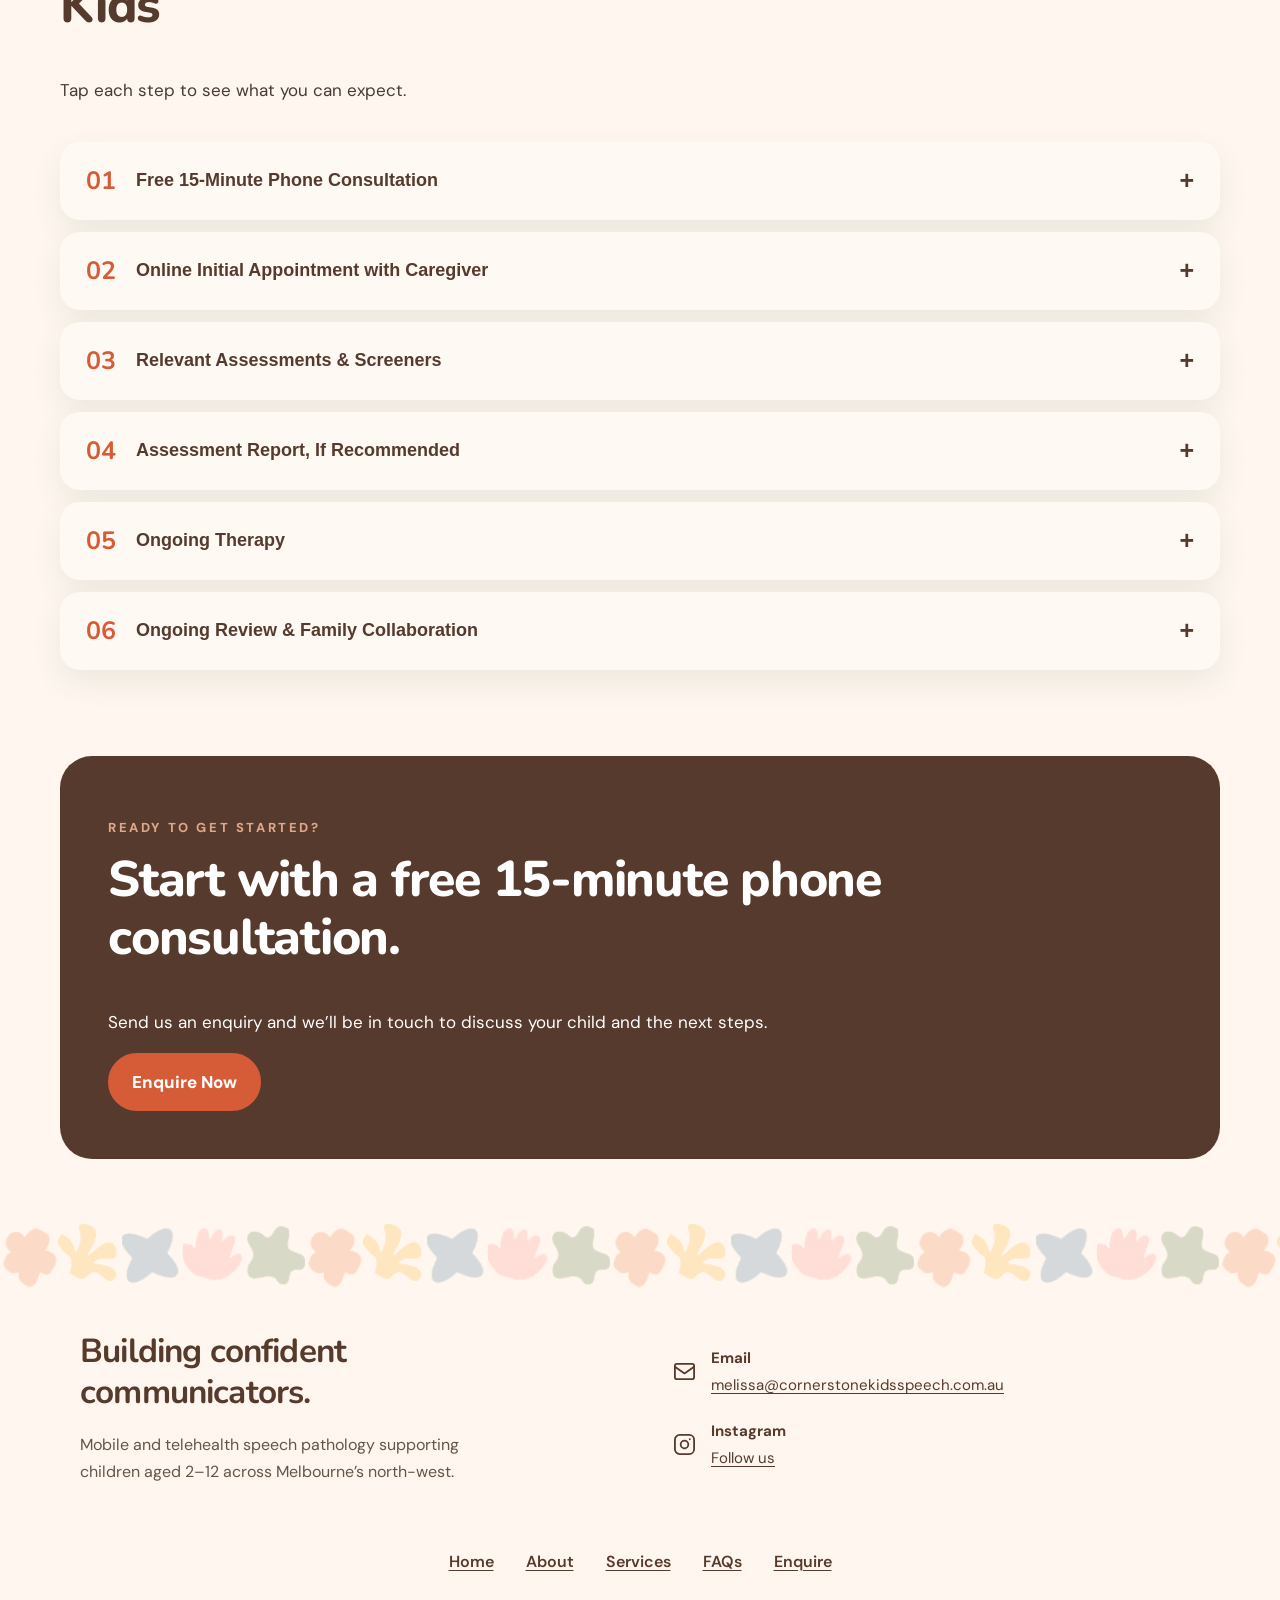
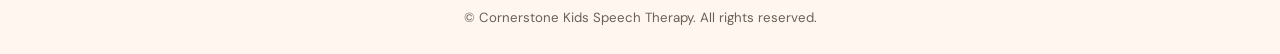
==== commit 5d1c6bc8: "Add files via upload" ====
--- a/index.html
+++ b/index.html
@@ -130,7 +130,24 @@
  main#main > section.section {padding-top:42px!important;padding-bottom:42px!important;}
  main#main > section.section:last-child {padding-top:24px!important;padding-bottom:42px!important;}
 }
-</style></head><body><a class="skip" href="#main">Skip to content</a><header class="site-header"><div class="wrap nav"><a class="brand" href="index.html"><img alt="Cornerstone Kids Speech Therapy" class="brand-logo" src="[data-uri]